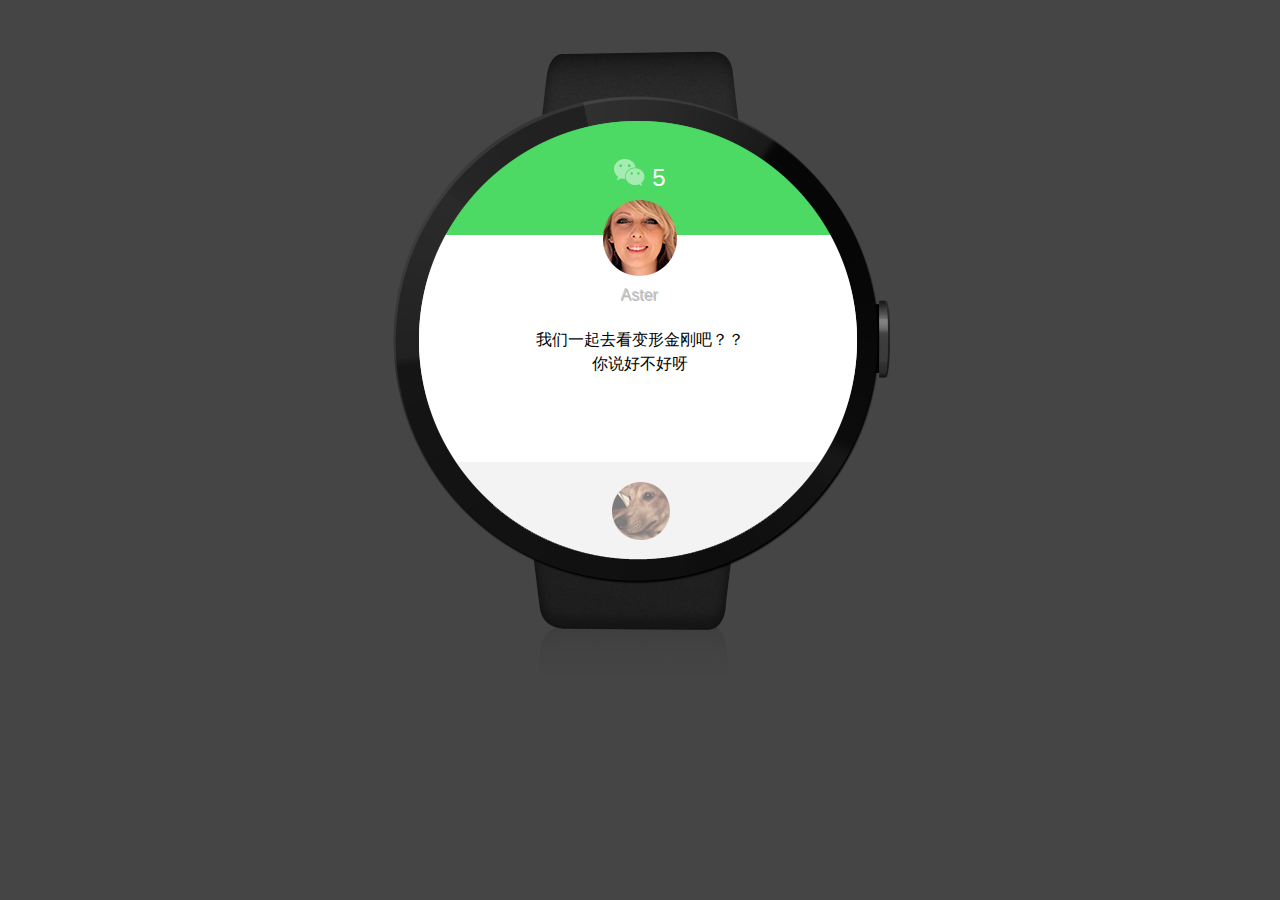
==== index.html @ f6a73d93 "init" ====
<!DOCTYPE html>
<html>
<head>
    <title>moto 360 demo </title>
    <!--<link href="http://netdna.bootstrapcdn.com/twitter-bootstrap/2.2.2/css/bootstrap-combined.min.css" rel="stylesheet">-->
    <meta name="viewport" content="user-scalable=no, width=device-width, initial-scale=1, maximum-scale=1">
    <link type="text/css" rel="stylesheet" href="assets/style/animate.css">
    <link type="text/css" rel="stylesheet" href="assets/style/main.css">
    <style>
      

    </style>
</head>

<body>
<div class="wrp">
    <div id="carousel">    
        <ul class="animate_box JS_animate_box_vertical">
            <li class="JS_pane pane pane1 hasSon" id="carousel_son">
            	<div class="inner sub_animate_box JS_animate_box_vertical_sub" id="cards">
                    <dl class="JS_card msg_card card1  card_animate card_animate1">
                        <dt class="db">
                            <div class="msg_box">
                                <div class="header">
                                    <img src="assets/img/logo.png" class="logo" alt="logo"/>
                                    <span class="animate_fadeInUp msg_mount">5</span>
                                </div>
                                <div class="sender">
                                    <div class="sender_pro">
                                        <img src="assets/img/avator.png" class="avator" alt="avator">
                                        <p class="name">Aster</p>
                                    </div>
                                    <div class="msg_con">
                                        <p>我们一起去看变形金刚吧？？</p>
                                        <p>你说好不好呀</p>
                                    </div>
                                </div>
                                <div class="next_contract">
                                    <img src="assets/img/next_avator.png" class="avator" alt="avator">
                                </div>
                            </div>
                        </dt>
                        <dd style="display:none;">
                            <ul class="detail_card_box">
                                <li class="cardOpr_page">
                                    <div class="hd_opr"><a href="#" class="give_ring">打电话</a></div>
                                    <div class="default_msgList">
                                         <p><a href="#">我马上回来</a></p>
                                         <p><a href="#">我一会回复你</a></p>
                                         <p><a href="#">现在很忙</a></p>
                                         <p><a href="#">没问题</a></p>
                                         <p><a href="#">天气真不错</a></p>
                                         <p><a href="#">GOOD </a></p>
                                         <p><a href="#">NO WAY </a></p>
                                         <p><a href="#">OK </a></p>
                                    </div>
                                    <div class="next_contract">
                                        <img src="assets/img/next_avator.png" class="avator" alt="avator">
                                    </div>
                                </li>
                                <li class="cardSendMsg_page none">
                                    <div class="wrp_sending">
                                        <div class="wrp_loading hd">
                                            <div  class="dot_wave_1 dot_wave"></div>
                                            <div  class="dot_wave_2 dot_wave"></div>
                                            <div  class="dot_wave_3 dot_wave"></div>
                                        </div>
                                        <div class="sending_msg_con">
                                            <p>显示正在发送的消息..</p>
                                        </div>
                                        <div class="ft_opr">
                                            <a href="#" class="btn_cancel_send"></a>
                                        </div>
                                    </div>
                                    <div class="success_info none"></div>
                                </li>
                                <li class="CardCall_page none">
                                    <div class="hd_opr"><a href="#" class="hang_on">挂断电话</a></div>
                                    <div class="current_person">
                                        <img src="assets/img/avator_big_size.png" width="182">
                                    </div>
                                    <div class="talked_time">02:34</div>
                                </li>
                            </ul>
                        </dd>
                    </dl>
                    <dl class="JS_card msg_card card2  card_animate card_animate2">
                        <dt class="db">
                            <div class="msg_box">
                                <div class="header">
                                    <img src="assets/img/logo.png" class="logo" alt="logo"/>
                                    <span class="animate_fadeInUp msg_mount">4</span>
                                </div>
                                <div class="sender">
                                    <div class="sender_pro">
                                        <img src="assets/img/avator.png" class="avator" alt="avator">
                                        <p class="name">damon</p>
                                    </div>
                                    <div class="msg_con">
                                        <p>NO Problem</p>
                                        <p>It's your time</p>
                                    </div>
                                </div>
                                <div class="next_contract">
                                    <img src="assets/img/next_avator.png" class="avator" alt="avator">
                                </div>
                            </div>
                        </dt>
                        <dd style="display:none;">
                            <ul class="detail_card_box">
                                <li class="cardOpr_page">
                                    <div class="hd_opr"><a href="#" class="give_ring">打电话</a></div>
                                    <div class="default_msgList">
                                         <p><a href="#">我马上回来</a></p>
                                         <p><a href="#">我一会回复你</a></p>
                                         <p><a href="#">现在很忙</a></p>
                                         <p><a href="#">没问题</a></p>
                                         <p><a href="#">天气真不错</a></p>
                                         <p><a href="#">GOOD </a></p>
                                         <p><a href="#">NO WAY </a></p>
                                         <p><a href="#">OK </a></p>
                                    </div>
                                    <div class="next_contract">
                                        <img src="assets/img/next_avator.png" class="avator" alt="avator">
                                    </div>
                                </li>
                                <li class="cardSendMsg_page none">
                                    <div class="wrp_sending">
                                        <div class="wrp_loading hd">
                                            <div  class="dot_wave_1 dot_wave"></div>
                                            <div  class="dot_wave_2 dot_wave"></div>
                                            <div  class="dot_wave_3 dot_wave"></div>
                                        </div>
                                        <div class="sending_msg_con">
                                            <p>显示正在发送的消息..</p>
                                        </div>
                                        <div class="ft_opr">
                                            <a href="#" class="btn_cancel_send"></a>
                                        </div>
                                    </div>
                                    <div class="success_info none"></div>
                                </li>
                                <li class="CardCall_page none">
                                    <div class="hd_opr"><a href="#" class="hang_on">挂断电话</a></div>
                                    <div class="current_person">
                                        <img src="assets/img/avator_big_size.png" width="182">
                                    </div>
                                    <div class="talked_time">02:34</div>
                                </li>
                            </ul>
                        </dd>
                    </dl>
                   
                   <dl class="JS_card msg_card card3  card_animate card_animate3">
                       <dt class="db">
                           <div class="msg_box">
                               <div class="header">
                                   <img src="assets/img/logo.png" class="logo" alt="logo"/>
                                   <span class="animate_fadeInUp msg_mount">3</span>
                               </div>
                               <div class="sender">
                                   <div class="sender_pro">
                                       <img src="assets/img/avator.png" class="avator" alt="avator">
                                       <p class="name">Aster</p>
                                   </div>
                                   <div class="msg_con">
                                       <p>走吧，说走就走</p>
                                       <p>你说好不好呀</p>
                                   </div>
                               </div>
                               <div class="next_contract">
                                   <img src="assets/img/next_avator.png" class="avator" alt="avator">
                               </div>
                           </div>
                       </dt>
                       <dd style="display:none;">
                           <ul class="detail_card_box">
                               <li class="cardOpr_page">
                                   <div class="hd_opr"><a href="#" class="give_ring">打电话</a></div>
                                   <div class="default_msgList">
                                        <p><a href="#">我马上回来</a></p>
                                        <p><a href="#">我一会回复你</a></p>
                                        <p><a href="#">现在很忙</a></p>
                                        <p><a href="#">没问题</a></p>
                                        <p><a href="#">天气真不错</a></p>
                                        <p><a href="#">GOOD </a></p>
                                        <p><a href="#">NO WAY </a></p>
                                        <p><a href="#">OK </a></p>
                                   </div>
                                   <div class="next_contract">
                                       <img src="assets/img/next_avator.png" class="avator" alt="avator">
                                   </div>
                               </li>
                               <li class="cardSendMsg_page none">
                                   <div class="wrp_sending">
                                       <div class="wrp_loading hd">
                                           <div  class="dot_wave_1 dot_wave"></div>
                                           <div  class="dot_wave_2 dot_wave"></div>
                                           <div  class="dot_wave_3 dot_wave"></div>
                                       </div>
                                       <div class="sending_msg_con">
                                           <p>显示正在发送的消息..</p>
                                       </div>
                                       <div class="ft_opr">
                                           <a href="#" class="btn_cancel_send"></a>
                                       </div>
                                   </div>
                                   <div class="success_info none"></div>
                               </li>
                               <li class="CardCall_page none">
                                   <div class="hd_opr"><a href="#" class="hang_on">挂断电话</a></div>
                                   <div class="current_person">
                                       <img src="assets/img/avator_big_size.png" width="182">
                                   </div>
                                   <div class="talked_time">02:34</div>
                               </li>
                           </ul>
                       </dd>
                   </dl>

                   <dl class="JS_card msg_card card4  card_animate card_animate4">
                       <dt class="db">
                           <div class="msg_box">
                               <div class="header">
                                   <img src="assets/img/logo.png" class="logo" alt="logo"/>
                                   <span class="animate_fadeInUp msg_mount">2</span>
                               </div>
                               <div class="sender">
                                   <div class="sender_pro">
                                       <img src="assets/img/avator.png" class="avator" alt="avator">
                                       <p class="name">Damon</p>
                                   </div>
                                   <div class="msg_con">
                                       <p>我们一起去看变形金刚吧？？</p>
                                       <p>你说好不好呀</p>
                                   </div>
                               </div>
                               <div class="next_contract">
                                   <img src="assets/img/next_avator.png" class="avator" alt="avator">
                               </div>
                           </div>
                       </dt>
                       <dd style="display:none;">
                           <ul class="detail_card_box">
                               <li class="cardOpr_page">
                                   <div class="hd_opr"><a href="#" class="give_ring">打电话</a></div>
                                   <div class="default_msgList">
                                        <p><a href="#">我马上回来</a></p>
                                        <p><a href="#">我一会回复你</a></p>
                                        <p><a href="#">现在很忙</a></p>
                                        <p><a href="#">没问题</a></p>
                                        <p><a href="#">天气真不错</a></p>
                                        <p><a href="#">GOOD </a></p>
                                        <p><a href="#">NO WAY </a></p>
                                        <p><a href="#">OK </a></p>
                                   </div>
                                   <div class="next_contract">
                                       <img src="assets/img/next_avator.png" class="avator" alt="avator">
                                   </div>
                               </li>
                               <li class="cardSendMsg_page none">
                                   <div class="wrp_sending">
                                       <div class="wrp_loading hd">
                                           <div  class="dot_wave_1 dot_wave"></div>
                                           <div  class="dot_wave_2 dot_wave"></div>
                                           <div  class="dot_wave_3 dot_wave"></div>
                                       </div>
                                       <div class="sending_msg_con">
                                           <p>显示正在发送的消息..</p>
                                       </div>
                                       <div class="ft_opr">
                                           <a href="#" class="btn_cancel_send"></a>
                                       </div>
                                   </div>
                                   <div class="success_info none"></div>
                               </li>
                               <li class="CardCall_page none">
                                   <div class="hd_opr"><a href="#" class="hang_on">挂断电话</a></div>
                                   <div class="current_person">
                                       <img src="assets/img/avator_big_size.png" width="182">
                                   </div>
                                   <div class="talked_time">02:34</div>
                               </li>
                           </ul>
                       </dd>
                   </dl>
                     
                    <dl class="JS_card msg_card card5  card_animate card_animate5">
                        <dt class="db">
                            <div class="msg_box">
                                <div class="header">
                                    <img src="assets/img/logo.png" class="logo" alt="logo"/>
                                    <span class="animate_fadeInUp msg_mount">1</span>
                                </div>
                                <div class="sender">
                                    <div class="sender_pro">
                                        <img src="assets/img/avator.png" class="avator" alt="avator">
                                        <p class="name">Bear</p>
                                    </div>
                                    <div class="msg_con">
                                        <p>我们一起去看变形金刚吧？？</p>
                                        <p>你说好不好呀</p>
                                    </div>
                                </div>
                                <div class="next_contract">
                                    <img src="assets/img/next_avator.png" class="avator" alt="avator">
                                </div>
                            </div>
                        </dt>
                        <dd style="display:none;">
                            <ul class="detail_card_box">
                                <li class="cardOpr_page">
                                    <div class="hd_opr"><a href="#" class="give_ring">打电话</a></div>
                                    <div class="default_msgList">
                                         <p><a href="#">我马上回来</a></p>
                                         <p><a href="#">我一会回复你</a></p>
                                         <p><a href="#">现在很忙</a></p>
                                         <p><a href="#">没问题</a></p>
                                         <p><a href="#">天气真不错</a></p>
                                         <p><a href="#">GOOD </a></p>
                                         <p><a href="#">NO WAY </a></p>
                                         <p><a href="#">OK </a></p>
                                    </div>
                                    <div class="next_contract">
                                        <img src="assets/img/next_avator.png" class="avator" alt="avator">
                                    </div>
                                </li>
                                <li class="cardSendMsg_page none">
                                    <div class="wrp_sending">
                                        <div class="wrp_loading hd">
                                            <div  class="dot_wave_1 dot_wave"></div>
                                            <div  class="dot_wave_2 dot_wave"></div>
                                            <div  class="dot_wave_3 dot_wave"></div>
                                        </div>
                                        <div class="sending_msg_con">
                                            <p>显示正在发送的消息..</p>
                                        </div>
                                        <div class="ft_opr">
                                            <a href="#" class="btn_cancel_send"></a>
                                        </div>
                                    </div>
                                    <div class="success_info none"></div>
                                </li>
                                <li class="CardCall_page none">
                                    <div class="hd_opr"><a href="#" class="hang_on">挂断电话</a></div>
                                    <div class="current_person">
                                        <img src="assets/img/avator_big_size.png" width="182">
                                    </div>
                                    <div class="talked_time">02:34</div>
                                </li>
                            </ul>
                        </dd>
                    </dl>
                </div>            	
            </li>
            <li class="JS_pane pane pane2">
                <div class="inner"><h1>Second.  home page..</h1></div>               
            </li>
            
            <li class="JS_pane pane pane3">
                <div class="inner"><h1>Third.  home page..</h1></div>                
            </li>
            
            <li class="JS_pane pane pane4">
                <div class="inner"> <h1>Fourth  home page...</h1></div>                
            </li>
            
            <li class="JS_pane pane pane5">
               <div class="inner"><h1>Five  home page...</h1></div>                
            </li>            
        </ul>
        <div class="nav none">
            <ul class="nav_list JS_navList">
                <li class="current">1</li>
                <li>2</li>
                <li>3</li>
                <li>4</li>
                <li>5</li>
            </ul>
        </div>
        <div class="nav nav2 none">
            <ul class="nav_list JS_navList2">
                <li class="current">1</li>
                <li>2</li>
                <li>3</li>
                <li>4</li>
                <li>5</li>
            </ul>
        </div> 
    </div>

    <div class="mask_top"></div>
    <div class="mask_mid_left"></div>
    <div class="mask_mid_right"></div>
    <div class="mask_ft"></div>
</div>

    <!-- jQuery is just for the demo! Hammer.js works without jQuery :-) -->
    <script type="text/javascript" src="/htdocs/zh_CN/htmledition/common/js/lib/module/jquery.js"></script>
    <script src="assets/js/modernizr.js"></script>
    <script src="assets/js/hammer.js"></script>
    <script src="assets/js/carousel.js"></script>
    <script>
    document.ontouchstart = function(e){e.preventDefault();}
   
    //监听JS_animate_box_vertical_sub 下面是否还有dl("JS_card") 
   // function HasCard(){
           
   // }
   // var autoJudgeChild=setInterval(HasCard, 100);
   
    function Carousel_Wrapper(element,className,className_son)
    {
        var self = this;
        element = $(element);

        var container = $(className,element);
        var panes = $(className_son,element);
        var pane_height=0;
        var pane_count = panes.length;
        var current_pane = 0;
        
        //默认一进来可以上下滑动，不可以左右，只有进入了当个app后才可以左右滑动

        


        /**
         * initial
         */
        this.init = function() {
            setPaneDimensions();
            $(window).on("load resize orientationchange", function() {
                setPaneDimensions();
            })
        };


        /**
         * set the pane dimensions and scale the container
         */
        function setPaneDimensions() {
            pane_height = element.height();
            panes.each(function() {
                $(this).width(pane_height);
            });
            container.height(pane_height*pane_count);
        };


        /**
         * show pane by index
         */
        this.showPane = function(index, animate) {
            // between the bounds
            index = Math.max(0, Math.min(index, pane_count-1));
            current_pane = index;
            console.log("pane_count:"+pane_count);
            console.log("current_pane:"+current_pane);
            var offset = -((100/pane_count)*current_pane);
             
            setContainerOffset(offset, animate);

        };


        function setContainerOffset(percent, animate) {
            
            container.removeClass("animate");

            if(animate) {
                container.addClass("animate");
                showNav(current_pane);
            }

            if(Modernizr.csstransforms3d) {
                container.css("transform", "translate3d(0,"+ percent +"%,0) scale3d(1,1,1)");
                
            }
            else if(Modernizr.csstransforms) {
                container.css("transform", "translate(0,"+ percent +"%)");              
            }
            else {
                var px = ((pane_height*pane_count) / 100) * percent;
                container.css("top", px+"px");
                
            }
        }
        
      
        function showNav(current_pane){
            for(var i=0;i<pane_count;i++){
                if(i==current_pane){
                    $(".JS_navList2 li").eq(i).addClass("current");
                }
                else
                    $(".JS_navList2 li").eq(i).removeClass("current");
            }
        }
        
        
        this.next = function() {
            //alert(1);
            return this.showPane(current_pane+1, true);
         };
        this.prev = function() { 
            return this.showPane(current_pane-1, true);
        };


        function handleHammer(ev) {
            // disable browser scrolling
            ev.gesture.preventDefault();

            switch(ev.type) {
                case 'dragdown':
                case 'dragup':
                    // stick to the finger
                    var pane_offset = -(100/pane_count)*current_pane;
                    var drag_offset = ((100/pane_height)*ev.gesture.deltaX) / pane_count;

                    // slow down at the first and last pane
                    if((current_pane == 0 && ev.gesture.direction == "up") ||
                        (current_pane == pane_count-1 && ev.gesture.direction == "down")) {
                        drag_offset *= .4;
                    }

                    setContainerOffset(drag_offset + pane_offset);
                    break;

                case 'swipeup':
                    self.next();
                    ev.gesture.stopDetect();
                    break;

                case 'swipedown':
                    self.prev();
                    ev.gesture.stopDetect();
                    break;

                case 'release':
                    // more then 50% moved, navigate
                    if(Math.abs(ev.gesture.deltaY) > pane_height/2) {
                        if(ev.gesture.direction == 'down') {
                            self.prev();
                        } else {
                            self.next();
                        }
                    }
                    else {
                        self.showPane(current_pane, true);
                    }
                    break;
            }
        }
        new Hammer(element[0], { dragLockToAxis: true }).on("release dragup dragdown swipeup swipedown", handleHammer);
    }
     
    var carousel = new Carousel("#carousel_son",".JS_animate_box_vertical_sub",".JS_card");
    carousel.active = true;
    carousel.init();
    $(".default_msgList a").click(function(){
        $(this).parents(".cardOpr_page").fadeOut().siblings(".cardSendMsg_page").fadeIn();
           var sending=setTimeout(function(){
                  console.log(1);
                  // $(this).parents(".cardOpr_page").siblings(".cardSendMsg_page").find(".wrp_sending").addClass("none");                   
                  // $(this).parents(".cardOpr_page").siblings(".cardSendMsg_page").find(".success_info").removeClass("none").fadeIn();
                  $(".wrp_sending").addClass("none"); 
                  $(".success_info").removeClass("none").fadeIn();
                    //有当前children读取的时候有问题
                   setTimeout(function (argument) {
                      carousel.removeCurrentPane();
                      /*$(".wrp_sending").removeClass("none"); 
                      $(".success_info").addClass("none");*/
                   },1000);
           },1500 );
          $(".btn_cancel_send").each(function (index,item) {
            Hammer(item).on("tap",function(){
            clearTimeout(sending);
              $(this).parents(".cardSendMsg_page").fadeOut().siblings(".cardOpr_page").fadeIn();
            });
          });
    });

$(".give_ring").each(function (index,item) {
    Hammer(item).on("tap",function(){
        $(this).parents(".cardOpr_page").fadeOut().siblings(".CardCall_page").fadeIn();      
    });
});
    
$(".hang_on").each(function (index,item) {
    Hammer(item).on("tap",function(){
            $(this).addClass("hang_on_gray");
            $(this).parents(".hd_opr").siblings(".current_person").addClass("blur");
            $(this).parents(".hd_opr").siblings(".talked_time").html("结束通话...");
            setTimeout(function (argument) {
              carousel.removeCurrentPane();
            },1000);
    });  
});
   
    $(".default_msgList").on("touchstart", function(e){e.stopPropagation();})
    </script>



</body>
</html>
---- assets/style/main.css ----
*{padding: 0; margin: 0;}
  /* reset */
body,div,p,ul,li,table,tbody,tr,td,textarea,form,input,h1,h2,h3,h4,h5,dl,dt,dd,img,iframe,header,nav,section,article,footer,figure,figcaption,menu{margin:0;padding:0;list-style:none;font-size: 16px;}
body{font-family:"\5FAE\8F6F\96C5\9ED1",Helvetica;-webkit-user-select:none;-webkit-text-size-adjust:none;line-height:24px;}
header,nav,section,article,footer,figure,figcaption{display:block;}
ol,ul,dl,li{margin:0;padding:0;}
fieldset{border:none;margin:0;padding:0;}
a,li,ul,[onclick]{  -webkit-tap-highlight-color:none;-webkit-tap-highlight-color:rgba(0,0,0,0); text-decoration:none;}
  .abs{position: absolute;}
  .rel{position: relative;}
  .none{display: none;}
  .db{display: block;}
		body{
			 background:#454545 url(../img/bg.png) no-repeat center center;overflow:hidden;-webkiit-background-size:contain;
			}
        .wrp{
            width: 500px;
            height: 630px;
            margin: 0 auto;
            position: relative;
        }
        #carousel, #carousel .animate_box, #carousel .animate_box li.pane {   
            padding: 0;
            position: relative;
			height:510px;
            width: 500px;
			margin:0 auto;	
        }
		#carousel{
            margin-top:50px;
            overflow: hidden;
            -webkit-backface-visibility: hidden;
            -webkit-transform: translate3d(0,0,0) scale3d(1,1,1);
            -webkit-transform-style: preserve-3d;
        }
        #carousel .animate_box{
            width: 500px;            
            overflow: hidden;
            -webkit-transform: translate3d(0%,0,0) scale3d(1,1,1);
            -webkit-backface-visibility: hidden;
            -webkit-transform-style: preserve-3d;
            -webkit-box-shadow: 0 0 20px rgba(0,0,0,.2);
            position: relative;
        }
        #carousel .animate {
            -webkit-transition: all .3s;
            
            
        }
        #carousel .animate  .animate_out{
            -webkit-animation: fadeOutRight 2s linear 1;
        }
		#carousel .animate_box li.pane{
			width:500px;
			//-webkit-border-radius:100%;
            overflow: hidden;
            position:relative;
            -webkit-transform-style: preserve-3d;
            -webkit-transform: translate3d(0,0,0);
            background:#4cd964;
		}
        #carousel .animate_box li.pane.hasSon{
            width: 500px;
            height: 510px;
        }
        #carousel .animate_box li.pane .inner {
            position: absolute;
            font-size: 30px;
            text-align: center;
            //top: 23px;
           // left: 16px;
            width: 500px;
            height: 510px;
            //text-shadow: -1px -1px 0 rgba(0,0,0,.2);
            //-webkit-border-radius: 100%;
        }
        #carousel .animate_box li.pane .inner h1{margin-top: 200px;}
        #carousel .animate_box li.pane1 { 
          

        }
        #carousel .animate_box li.pane .inner{

            left: 0;
        }
        // #carousel .animate_box li.pane1 { background:#4cd964;margin-top:0;  }
        //#carousel .animate_box li.pane2 { background:#ead548;margin-top: 0; }
       // #carousel .animate_box li.pane3 { background:#44da30;margin-top: 0; }
       // #carousel .animate_box li.pane4 { background:#0f88d4;margin-top: 0; }
        //#carousel .animate_box li.pane5 { background: #9fe1e7;margin-top: 0; }

        .nav{ position: absolute;right: -30px;top: 233px;width: 100px;}
        .nav_list{width: 100px;}
        .nav_list li{text-indent: -999em;width: 8px; height: 8px; background:#50514d;-webkit-border-radius:100%; margin: 3px 0;}
        .nav_list li.current{ background:#d9dad8;}
        .nav_list.horizontal_nav li{ display: inline-block;margin-top: 3px 0;}

        .mask_top{width: 500px; height: 126px; position:absolute;left:0;top:0; background: url(../img/mask_top.png) no-repeat center center;}
      
        .mask_mid_left{width:103px;height: 328px;position:absolute;left:0;top:126px;background: url(../img/mask_mid_l.png) no-repeat center center;}
        .mask_mid_right{width:106px;height: 328px;position:absolute;right:0;top:126px;background: url(../img/mask_mid_r.png) no-repeat center center;}
        .mask_ft{width:500px;height:176px;position:absolute;top:454px;left:0;
            background: url(../img/mask_bottom.png) no-repeat center center;}
    
       
        .msg_card{
            width: 500px;
            height: 510px;
           // -webkit-border-radius:100%;
            background: #fff;
            -webkit-transition: all 0.3s;
            outline: 1px solid transparent;           
        }
    
       
        .card_animate{ -webkit-animation: fadeIn .3s linear 1 alternate;}
        /*.card_animate.card_animate1{-webkit-animation: fadeInUp 1s linear 1 alternate;
           -webkit-transform:rotate(-10deg);
             }
        .card_animate.card_animate2{-webkit-animation: fadeInLeft 1s linear 1 alternate;
            -webkit-transform:rotate(10deg);
        }
        .card_animate.card_animate3{-webkit-animation: fadeIn 3s linear 1 alternate;
           -webkit-transform:rotate(15deg,15deg); 
        }*/
        .animate_fadeInRight{
           // -webkit-animation: fadeInRight .3s linear 1 alternate;
        }
        .animate_fadeInLeft{
           // -webkit-animation: fadeInLeft .3s linear 1 alternate;
        }
         .animate_fadeInUp{
            -webkit-animation: bounceInUp .5s linear 1 alternate;
           //-webkit-animation: fadeIn .3s linear 1 alternate;
        }
        .animate_fadeInDown{
           // -webkit-animation: fadeInDown .3s linear 1 alternate;
           -webkit-animation: fadeIn .3s linear 1 alternate;
        }
        .slideOutRight{
            -webkit-animation: fadeOutRight .3s linear 1 alternate;
        }

    .msg_card dt,.msg_card dd{float: left;width: 500px; height: 510px; background: #4cd964;}   
    .msg_box,.detail_card_box{height: 440px; margin-top: 70px; padding: 0 29px; overflow: hidden; background: #fff;}
    .next_contract{margin-top: 32px; background: #f3f3f3; height: 100px; line-height: 100px; text-align: center; position: relative;}
    .next_contract .avator{position: absolute; top:20px; left: 193px;}
     

    .msg_box .header{height: 115px; text-align: center; background: #4cd964;line-height: 115px;color: #fff;font-size: 24px;}
    .sender{margin-top: -35px; height: 230px;}
    .sender .name{color: #bbb;text-shadow: -1px -1px 0 rgba(0,0,0,.2);}
    .sender .msg_con{margin-top: 20px; height: 100px;}

    .msg_box.move{background: #4cd964;}
    .msg_box.move .sender{opacity: 0.6;-webkit-opacity:.6;margin-left: 90px;background: #fff; margin-top: 0;}
    .msg_box.move .sender .sender_pro .avator{margin-top: -35px;}
    .msg_box.move .next_contract{margin-top: 0;}
    .msg_box.move .next_contract .avator{top: -20px;}
    
    .detail_card_box .hd_opr,.CardCall_page .hd_opr{height: 115px; text-align: center;line-height: 115px; }
    .detail_card_box .hd_opr .give_ring,.CardCall_page .hd_opr .hang_on{ display: inline-block; width: 70px; height: 70px; background: url(../img/icon_call.png) no-repeat; text-indent: -999em; margin-top: 40px;}   
    .CardCall_page .hd_opr .hang_on{background: url(../img/hang_on.png) no-repeat;} 
     .CardCall_page .hd_opr .hang_on_gray{background: url(../img/hang_on_gray.png) no-repeat;} 
    .default_msgList{display:inline-block;height: 180px; margin-top:20px;overflow-x:hidden;overflow-y: scroll;}
    .default_msgList p{line-height: 45px;height: 45px;}
    .default_msgList a{font-size: 25px; color: #b8b8b8;}
    .default_msgList a:hover{ color: #4cd964; font-size: 36px; line-height: 30px;}

    .cardSendMsg_page .hd{ height: 115px; line-height: 115px;}
    .cardSendMsg_page .sending_msg_con{.height: 200px;color: #4cd964;line-height: 200px;}
    .cardSendMsg_page .sending_msg_con p{font-size: 36px;text-align: center;}
    .cardSendMsg_page .ft_opr{text-align: center;}
    .cardSendMsg_page .ft_opr .btn_cancel_send{width: 67px; height: 67px;background: url(../img/icon_cancel.png) no-repeat; display: inline-block;}
    .success_info{width: 100%; height: 400px;background: url(../img/icon_success.png) no-repeat center center; }

    .CardCall_page .current_person{height: 230px;text-align:center;}
    .CardCall_page .current_person img{margin-top: 20px;}
    .CardCall_page .current_person.blur img{-webkit-filter: blur(1px);}
    .CardCall_page .talked_time{ color: #b8b8b8; text-align: center; font-size: 25px;}
    @-webkit-keyframes bounce_dot_wave{
            0%{ background-color: #c9f4d0 }
            100%{ background-color: #4cd964; }
        }
    .dot_wave {
        display: inline-block;
            vertical-align: middle;
            margin:0 5px;
            background-color:transparent;
            width:10px;
            height:10px;
            -webkit-animation-name:bounce_dot_wave;
            -webkit-animation-duration:1.3s;
            -webkit-animation-iteration-count:infinite;
            -webkit-border-radius: 50%;
    }
   .dot_wave_1 {
    -webkit-animation-delay: 0s;
    }
    .dot_wave_2 {
    -webkit-animation-delay: .5s;
    }
     .dot_wave_3 {
    -webkit-animation-delay: 1s;
    }
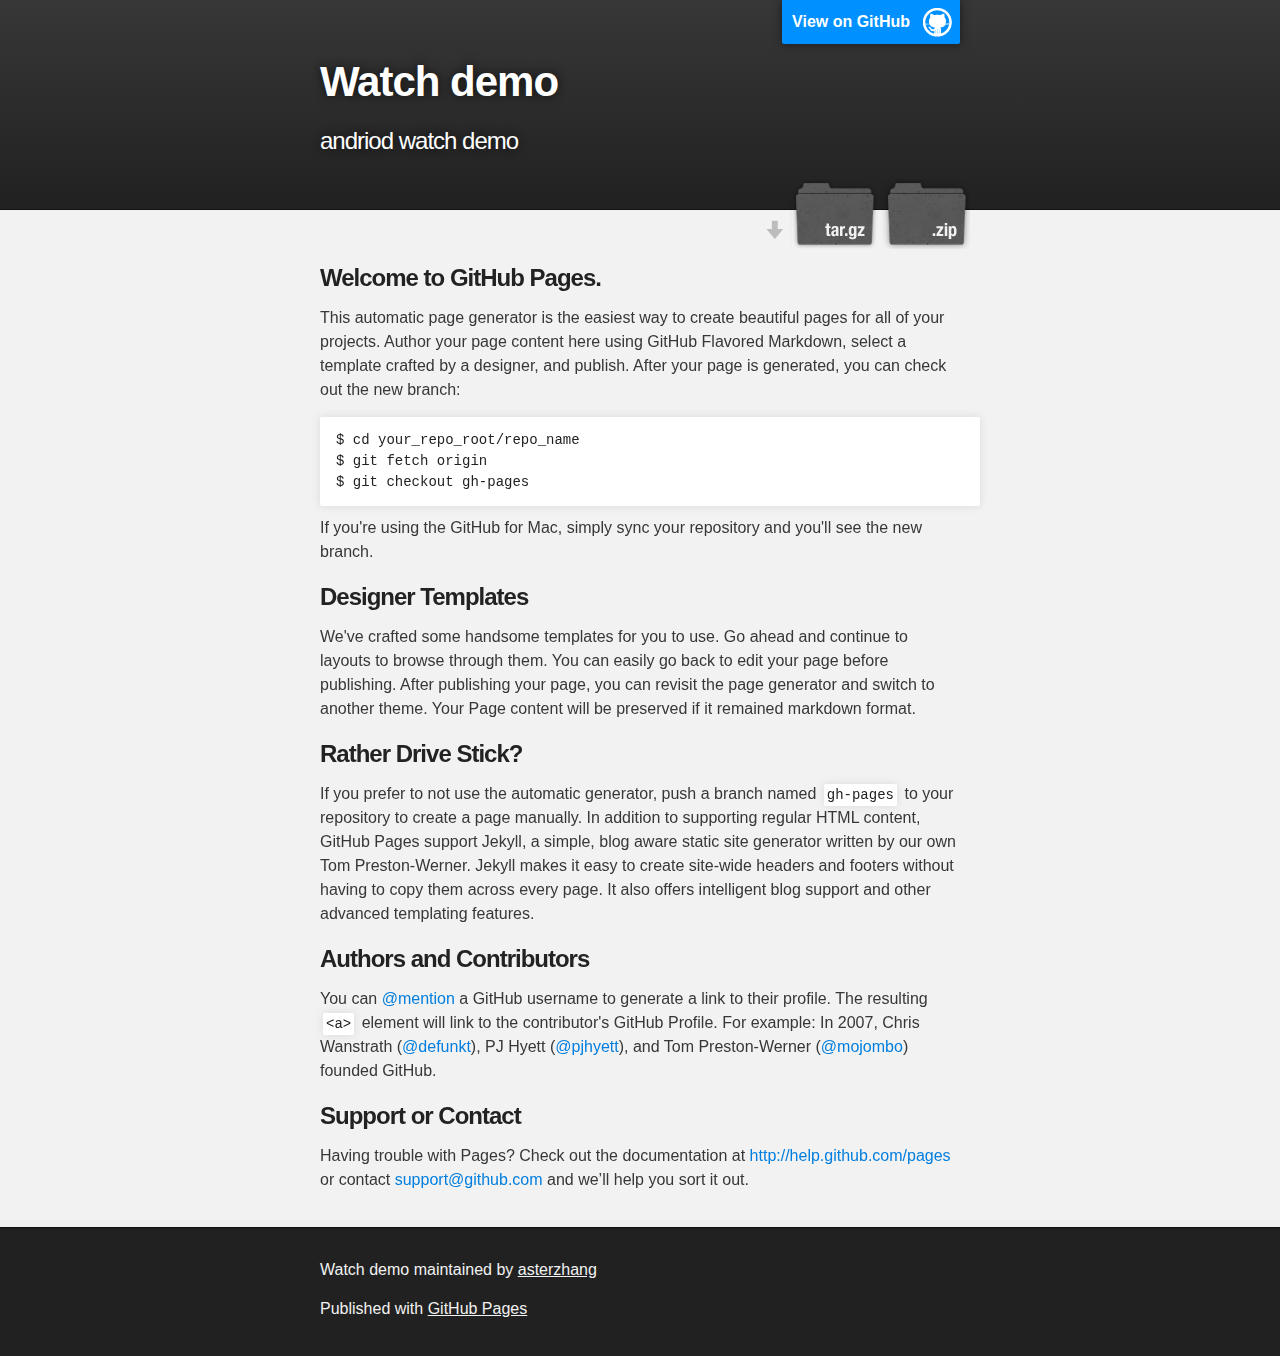
==== commit b7e2fc54: "Create gh-pages branch via GitHub" ====
--- a/index.html
+++ b/index.html
@@ -1,608 +1,79 @@
 <!DOCTYPE html>
 <html>
-<head>
-    <title>moto 360 demo </title>
-    <!--<link href="http://netdna.bootstrapcdn.com/twitter-bootstrap/2.2.2/css/bootstrap-combined.min.css" rel="stylesheet">-->
-    <meta name="viewport" content="user-scalable=no, width=device-width, initial-scale=1, maximum-scale=1">
-    <link type="text/css" rel="stylesheet" href="assets/style/animate.css">
-    <link type="text/css" rel="stylesheet" href="assets/style/main.css">
-    <style>
-      
 
-    </style>
-</head>
+  <head>
+    <meta charset='utf-8' />
+    <meta http-equiv="X-UA-Compatible" content="chrome=1" />
+    <meta name="description" content="Watch demo : andriod watch demo" />
 
-<body>
-<div class="wrp">
-    <div id="carousel">    
-        <ul class="animate_box JS_animate_box_vertical">
-            <li class="JS_pane pane pane1 hasSon" id="carousel_son">
-            	<div class="inner sub_animate_box JS_animate_box_vertical_sub" id="cards">
-                    <dl class="JS_card msg_card card1  card_animate card_animate1">
-                        <dt class="db">
-                            <div class="msg_box">
-                                <div class="header">
-                                    <img src="assets/img/logo.png" class="logo" alt="logo"/>
-                                    <span class="animate_fadeInUp msg_mount">5</span>
-                                </div>
-                                <div class="sender">
-                                    <div class="sender_pro">
-                                        <img src="assets/img/avator.png" class="avator" alt="avator">
-                                        <p class="name">Aster</p>
-                                    </div>
-                                    <div class="msg_con">
-                                        <p>我们一起去看变形金刚吧？？</p>
-                                        <p>你说好不好呀</p>
-                                    </div>
-                                </div>
-                                <div class="next_contract">
-                                    <img src="assets/img/next_avator.png" class="avator" alt="avator">
-                                </div>
-                            </div>
-                        </dt>
-                        <dd style="display:none;">
-                            <ul class="detail_card_box">
-                                <li class="cardOpr_page">
-                                    <div class="hd_opr"><a href="#" class="give_ring">打电话</a></div>
-                                    <div class="default_msgList">
-                                         <p><a href="#">我马上回来</a></p>
-                                         <p><a href="#">我一会回复你</a></p>
-                                         <p><a href="#">现在很忙</a></p>
-                                         <p><a href="#">没问题</a></p>
-                                         <p><a href="#">天气真不错</a></p>
-                                         <p><a href="#">GOOD </a></p>
-                                         <p><a href="#">NO WAY </a></p>
-                                         <p><a href="#">OK </a></p>
-                                    </div>
-                                    <div class="next_contract">
-                                        <img src="assets/img/next_avator.png" class="avator" alt="avator">
-                                    </div>
-                                </li>
-                                <li class="cardSendMsg_page none">
-                                    <div class="wrp_sending">
-                                        <div class="wrp_loading hd">
-                                            <div  class="dot_wave_1 dot_wave"></div>
-                                            <div  class="dot_wave_2 dot_wave"></div>
-                                            <div  class="dot_wave_3 dot_wave"></div>
-                                        </div>
-                                        <div class="sending_msg_con">
-                                            <p>显示正在发送的消息..</p>
-                                        </div>
-                                        <div class="ft_opr">
-                                            <a href="#" class="btn_cancel_send"></a>
-                                        </div>
-                                    </div>
-                                    <div class="success_info none"></div>
-                                </li>
-                                <li class="CardCall_page none">
-                                    <div class="hd_opr"><a href="#" class="hang_on">挂断电话</a></div>
-                                    <div class="current_person">
-                                        <img src="assets/img/avator_big_size.png" width="182">
-                                    </div>
-                                    <div class="talked_time">02:34</div>
-                                </li>
-                            </ul>
-                        </dd>
-                    </dl>
-                    <dl class="JS_card msg_card card2  card_animate card_animate2">
-                        <dt class="db">
-                            <div class="msg_box">
-                                <div class="header">
-                                    <img src="assets/img/logo.png" class="logo" alt="logo"/>
-                                    <span class="animate_fadeInUp msg_mount">4</span>
-                                </div>
-                                <div class="sender">
-                                    <div class="sender_pro">
-                                        <img src="assets/img/avator.png" class="avator" alt="avator">
-                                        <p class="name">damon</p>
-                                    </div>
-                                    <div class="msg_con">
-                                        <p>NO Problem</p>
-                                        <p>It's your time</p>
-                                    </div>
-                                </div>
-                                <div class="next_contract">
-                                    <img src="assets/img/next_avator.png" class="avator" alt="avator">
-                                </div>
-                            </div>
-                        </dt>
-                        <dd style="display:none;">
-                            <ul class="detail_card_box">
-                                <li class="cardOpr_page">
-                                    <div class="hd_opr"><a href="#" class="give_ring">打电话</a></div>
-                                    <div class="default_msgList">
-                                         <p><a href="#">我马上回来</a></p>
-                                         <p><a href="#">我一会回复你</a></p>
-                                         <p><a href="#">现在很忙</a></p>
-                                         <p><a href="#">没问题</a></p>
-                                         <p><a href="#">天气真不错</a></p>
-                                         <p><a href="#">GOOD </a></p>
-                                         <p><a href="#">NO WAY </a></p>
-                                         <p><a href="#">OK </a></p>
-                                    </div>
-                                    <div class="next_contract">
-                                        <img src="assets/img/next_avator.png" class="avator" alt="avator">
-                                    </div>
-                                </li>
-                                <li class="cardSendMsg_page none">
-                                    <div class="wrp_sending">
-                                        <div class="wrp_loading hd">
-                                            <div  class="dot_wave_1 dot_wave"></div>
-                                            <div  class="dot_wave_2 dot_wave"></div>
-                                            <div  class="dot_wave_3 dot_wave"></div>
-                                        </div>
-                                        <div class="sending_msg_con">
-                                            <p>显示正在发送的消息..</p>
-                                        </div>
-                                        <div class="ft_opr">
-                                            <a href="#" class="btn_cancel_send"></a>
-                                        </div>
-                                    </div>
-                                    <div class="success_info none"></div>
-                                </li>
-                                <li class="CardCall_page none">
-                                    <div class="hd_opr"><a href="#" class="hang_on">挂断电话</a></div>
-                                    <div class="current_person">
-                                        <img src="assets/img/avator_big_size.png" width="182">
-                                    </div>
-                                    <div class="talked_time">02:34</div>
-                                </li>
-                            </ul>
-                        </dd>
-                    </dl>
-                   
-                   <dl class="JS_card msg_card card3  card_animate card_animate3">
-                       <dt class="db">
-                           <div class="msg_box">
-                               <div class="header">
-                                   <img src="assets/img/logo.png" class="logo" alt="logo"/>
-                                   <span class="animate_fadeInUp msg_mount">3</span>
-                               </div>
-                               <div class="sender">
-                                   <div class="sender_pro">
-                                       <img src="assets/img/avator.png" class="avator" alt="avator">
-                                       <p class="name">Aster</p>
-                                   </div>
-                                   <div class="msg_con">
-                                       <p>走吧，说走就走</p>
-                                       <p>你说好不好呀</p>
-                                   </div>
-                               </div>
-                               <div class="next_contract">
-                                   <img src="assets/img/next_avator.png" class="avator" alt="avator">
-                               </div>
-                           </div>
-                       </dt>
-                       <dd style="display:none;">
-                           <ul class="detail_card_box">
-                               <li class="cardOpr_page">
-                                   <div class="hd_opr"><a href="#" class="give_ring">打电话</a></div>
-                                   <div class="default_msgList">
-                                        <p><a href="#">我马上回来</a></p>
-                                        <p><a href="#">我一会回复你</a></p>
-                                        <p><a href="#">现在很忙</a></p>
-                                        <p><a href="#">没问题</a></p>
-                                        <p><a href="#">天气真不错</a></p>
-                                        <p><a href="#">GOOD </a></p>
-                                        <p><a href="#">NO WAY </a></p>
-                                        <p><a href="#">OK </a></p>
-                                   </div>
-                                   <div class="next_contract">
-                                       <img src="assets/img/next_avator.png" class="avator" alt="avator">
-                                   </div>
-                               </li>
-                               <li class="cardSendMsg_page none">
-                                   <div class="wrp_sending">
-                                       <div class="wrp_loading hd">
-                                           <div  class="dot_wave_1 dot_wave"></div>
-                                           <div  class="dot_wave_2 dot_wave"></div>
-                                           <div  class="dot_wave_3 dot_wave"></div>
-                                       </div>
-                                       <div class="sending_msg_con">
-                                           <p>显示正在发送的消息..</p>
-                                       </div>
-                                       <div class="ft_opr">
-                                           <a href="#" class="btn_cancel_send"></a>
-                                       </div>
-                                   </div>
-                                   <div class="success_info none"></div>
-                               </li>
-                               <li class="CardCall_page none">
-                                   <div class="hd_opr"><a href="#" class="hang_on">挂断电话</a></div>
-                                   <div class="current_person">
-                                       <img src="assets/img/avator_big_size.png" width="182">
-                                   </div>
-                                   <div class="talked_time">02:34</div>
-                               </li>
-                           </ul>
-                       </dd>
-                   </dl>
+    <link rel="stylesheet" type="text/css" media="screen" href="stylesheets/stylesheet.css">
 
-                   <dl class="JS_card msg_card card4  card_animate card_animate4">
-                       <dt class="db">
-                           <div class="msg_box">
-                               <div class="header">
-                                   <img src="assets/img/logo.png" class="logo" alt="logo"/>
-                                   <span class="animate_fadeInUp msg_mount">2</span>
-                               </div>
-                               <div class="sender">
-                                   <div class="sender_pro">
-                                       <img src="assets/img/avator.png" class="avator" alt="avator">
-                                       <p class="name">Damon</p>
-                                   </div>
-                                   <div class="msg_con">
-                                       <p>我们一起去看变形金刚吧？？</p>
-                                       <p>你说好不好呀</p>
-                                   </div>
-                               </div>
-                               <div class="next_contract">
-                                   <img src="assets/img/next_avator.png" class="avator" alt="avator">
-                               </div>
-                           </div>
-                       </dt>
-                       <dd style="display:none;">
-                           <ul class="detail_card_box">
-                               <li class="cardOpr_page">
-                                   <div class="hd_opr"><a href="#" class="give_ring">打电话</a></div>
-                                   <div class="default_msgList">
-                                        <p><a href="#">我马上回来</a></p>
-                                        <p><a href="#">我一会回复你</a></p>
-                                        <p><a href="#">现在很忙</a></p>
-                                        <p><a href="#">没问题</a></p>
-                                        <p><a href="#">天气真不错</a></p>
-                                        <p><a href="#">GOOD </a></p>
-                                        <p><a href="#">NO WAY </a></p>
-                                        <p><a href="#">OK </a></p>
-                                   </div>
-                                   <div class="next_contract">
-                                       <img src="assets/img/next_avator.png" class="avator" alt="avator">
-                                   </div>
-                               </li>
-                               <li class="cardSendMsg_page none">
-                                   <div class="wrp_sending">
-                                       <div class="wrp_loading hd">
-                                           <div  class="dot_wave_1 dot_wave"></div>
-                                           <div  class="dot_wave_2 dot_wave"></div>
-                                           <div  class="dot_wave_3 dot_wave"></div>
-                                       </div>
-                                       <div class="sending_msg_con">
-                                           <p>显示正在发送的消息..</p>
-                                       </div>
-                                       <div class="ft_opr">
-                                           <a href="#" class="btn_cancel_send"></a>
-                                       </div>
-                                   </div>
-                                   <div class="success_info none"></div>
-                               </li>
-                               <li class="CardCall_page none">
-                                   <div class="hd_opr"><a href="#" class="hang_on">挂断电话</a></div>
-                                   <div class="current_person">
-                                       <img src="assets/img/avator_big_size.png" width="182">
-                                   </div>
-                                   <div class="talked_time">02:34</div>
-                               </li>
-                           </ul>
-                       </dd>
-                   </dl>
-                     
-                    <dl class="JS_card msg_card card5  card_animate card_animate5">
-                        <dt class="db">
-                            <div class="msg_box">
-                                <div class="header">
-                                    <img src="assets/img/logo.png" class="logo" alt="logo"/>
-                                    <span class="animate_fadeInUp msg_mount">1</span>
-                                </div>
-                                <div class="sender">
-                                    <div class="sender_pro">
-                                        <img src="assets/img/avator.png" class="avator" alt="avator">
-                                        <p class="name">Bear</p>
-                                    </div>
-                                    <div class="msg_con">
-                                        <p>我们一起去看变形金刚吧？？</p>
-                                        <p>你说好不好呀</p>
-                                    </div>
-                                </div>
-                                <div class="next_contract">
-                                    <img src="assets/img/next_avator.png" class="avator" alt="avator">
-                                </div>
-                            </div>
-                        </dt>
-                        <dd style="display:none;">
-                            <ul class="detail_card_box">
-                                <li class="cardOpr_page">
-                                    <div class="hd_opr"><a href="#" class="give_ring">打电话</a></div>
-                                    <div class="default_msgList">
-                                         <p><a href="#">我马上回来</a></p>
-                                         <p><a href="#">我一会回复你</a></p>
-                                         <p><a href="#">现在很忙</a></p>
-                                         <p><a href="#">没问题</a></p>
-                                         <p><a href="#">天气真不错</a></p>
-                                         <p><a href="#">GOOD </a></p>
-                                         <p><a href="#">NO WAY </a></p>
-                                         <p><a href="#">OK </a></p>
-                                    </div>
-                                    <div class="next_contract">
-                                        <img src="assets/img/next_avator.png" class="avator" alt="avator">
-                                    </div>
-                                </li>
-                                <li class="cardSendMsg_page none">
-                                    <div class="wrp_sending">
-                                        <div class="wrp_loading hd">
-                                            <div  class="dot_wave_1 dot_wave"></div>
-                                            <div  class="dot_wave_2 dot_wave"></div>
-                                            <div  class="dot_wave_3 dot_wave"></div>
-                                        </div>
-                                        <div class="sending_msg_con">
-                                            <p>显示正在发送的消息..</p>
-                                        </div>
-                                        <div class="ft_opr">
-                                            <a href="#" class="btn_cancel_send"></a>
-                                        </div>
-                                    </div>
-                                    <div class="success_info none"></div>
-                                </li>
-                                <li class="CardCall_page none">
-                                    <div class="hd_opr"><a href="#" class="hang_on">挂断电话</a></div>
-                                    <div class="current_person">
-                                        <img src="assets/img/avator_big_size.png" width="182">
-                                    </div>
-                                    <div class="talked_time">02:34</div>
-                                </li>
-                            </ul>
-                        </dd>
-                    </dl>
-                </div>            	
-            </li>
-            <li class="JS_pane pane pane2">
-                <div class="inner"><h1>Second.  home page..</h1></div>               
-            </li>
-            
-            <li class="JS_pane pane pane3">
-                <div class="inner"><h1>Third.  home page..</h1></div>                
-            </li>
-            
-            <li class="JS_pane pane pane4">
-                <div class="inner"> <h1>Fourth  home page...</h1></div>                
-            </li>
-            
-            <li class="JS_pane pane pane5">
-               <div class="inner"><h1>Five  home page...</h1></div>                
-            </li>            
-        </ul>
-        <div class="nav none">
-            <ul class="nav_list JS_navList">
-                <li class="current">1</li>
-                <li>2</li>
-                <li>3</li>
-                <li>4</li>
-                <li>5</li>
-            </ul>
-        </div>
-        <div class="nav nav2 none">
-            <ul class="nav_list JS_navList2">
-                <li class="current">1</li>
-                <li>2</li>
-                <li>3</li>
-                <li>4</li>
-                <li>5</li>
-            </ul>
-        </div> 
+    <title>Watch demo</title>
+  </head>
+
+  <body>
+
+    <!-- HEADER -->
+    <div id="header_wrap" class="outer">
+        <header class="inner">
+          <a id="forkme_banner" href="https://github.com/asterzhang/watch_demo">View on GitHub</a>
+
+          <h1 id="project_title">Watch demo</h1>
+          <h2 id="project_tagline">andriod watch demo</h2>
+
+            <section id="downloads">
+              <a class="zip_download_link" href="https://github.com/asterzhang/watch_demo/zipball/master">Download this project as a .zip file</a>
+              <a class="tar_download_link" href="https://github.com/asterzhang/watch_demo/tarball/master">Download this project as a tar.gz file</a>
+            </section>
+        </header>
     </div>
 
-    <div class="mask_top"></div>
-    <div class="mask_mid_left"></div>
-    <div class="mask_mid_right"></div>
-    <div class="mask_ft"></div>
-</div>
+    <!-- MAIN CONTENT -->
+    <div id="main_content_wrap" class="outer">
+      <section id="main_content" class="inner">
+        <h3>
+<a name="welcome-to-github-pages" class="anchor" href="#welcome-to-github-pages"><span class="octicon octicon-link"></span></a>Welcome to GitHub Pages.</h3>
 
-    <!-- jQuery is just for the demo! Hammer.js works without jQuery :-) -->
-    <script type="text/javascript" src="/htdocs/zh_CN/htmledition/common/js/lib/module/jquery.js"></script>
-    <script src="assets/js/modernizr.js"></script>
-    <script src="assets/js/hammer.js"></script>
-    <script src="assets/js/carousel.js"></script>
-    <script>
-    document.ontouchstart = function(e){e.preventDefault();}
-   
-    //监听JS_animate_box_vertical_sub 下面是否还有dl("JS_card") 
-   // function HasCard(){
-           
-   // }
-   // var autoJudgeChild=setInterval(HasCard, 100);
-   
-    function Carousel_Wrapper(element,className,className_son)
-    {
-        var self = this;
-        element = $(element);
+<p>This automatic page generator is the easiest way to create beautiful pages for all of your projects. Author your page content here using GitHub Flavored Markdown, select a template crafted by a designer, and publish. After your page is generated, you can check out the new branch:</p>
 
-        var container = $(className,element);
-        var panes = $(className_son,element);
-        var pane_height=0;
-        var pane_count = panes.length;
-        var current_pane = 0;
-        
-        //默认一进来可以上下滑动，不可以左右，只有进入了当个app后才可以左右滑动
+<pre><code>$ cd your_repo_root/repo_name
+$ git fetch origin
+$ git checkout gh-pages
+</code></pre>
 
-        
+<p>If you're using the GitHub for Mac, simply sync your repository and you'll see the new branch.</p>
 
+<h3>
+<a name="designer-templates" class="anchor" href="#designer-templates"><span class="octicon octicon-link"></span></a>Designer Templates</h3>
 
-        /**
-         * initial
-         */
-        this.init = function() {
-            setPaneDimensions();
-            $(window).on("load resize orientationchange", function() {
-                setPaneDimensions();
-            })
-        };
+<p>We've crafted some handsome templates for you to use. Go ahead and continue to layouts to browse through them. You can easily go back to edit your page before publishing. After publishing your page, you can revisit the page generator and switch to another theme. Your Page content will be preserved if it remained markdown format.</p>
 
+<h3>
+<a name="rather-drive-stick" class="anchor" href="#rather-drive-stick"><span class="octicon octicon-link"></span></a>Rather Drive Stick?</h3>
 
-        /**
-         * set the pane dimensions and scale the container
-         */
-        function setPaneDimensions() {
-            pane_height = element.height();
-            panes.each(function() {
-                $(this).width(pane_height);
-            });
-            container.height(pane_height*pane_count);
-        };
+<p>If you prefer to not use the automatic generator, push a branch named <code>gh-pages</code> to your repository to create a page manually. In addition to supporting regular HTML content, GitHub Pages support Jekyll, a simple, blog aware static site generator written by our own Tom Preston-Werner. Jekyll makes it easy to create site-wide headers and footers without having to copy them across every page. It also offers intelligent blog support and other advanced templating features.</p>
 
+<h3>
+<a name="authors-and-contributors" class="anchor" href="#authors-and-contributors"><span class="octicon octicon-link"></span></a>Authors and Contributors</h3>
 
-        /**
-         * show pane by index
-         */
-        this.showPane = function(index, animate) {
-            // between the bounds
-            index = Math.max(0, Math.min(index, pane_count-1));
-            current_pane = index;
-            console.log("pane_count:"+pane_count);
-            console.log("current_pane:"+current_pane);
-            var offset = -((100/pane_count)*current_pane);
-             
-            setContainerOffset(offset, animate);
+<p>You can <a href="https://github.com/blog/821" class="user-mention">@mention</a> a GitHub username to generate a link to their profile. The resulting <code>&lt;a&gt;</code> element will link to the contributor's GitHub Profile. For example: In 2007, Chris Wanstrath (<a href="https://github.com/defunkt" class="user-mention">@defunkt</a>), PJ Hyett (<a href="https://github.com/pjhyett" class="user-mention">@pjhyett</a>), and Tom Preston-Werner (<a href="https://github.com/mojombo" class="user-mention">@mojombo</a>) founded GitHub.</p>
 
-        };
+<h3>
+<a name="support-or-contact" class="anchor" href="#support-or-contact"><span class="octicon octicon-link"></span></a>Support or Contact</h3>
 
+<p>Having trouble with Pages? Check out the documentation at <a href="http://help.github.com/pages">http://help.github.com/pages</a> or contact <a href="mailto:support@github.com">support@github.com</a> and we’ll help you sort it out.</p>
+      </section>
+    </div>
 
-        function setContainerOffset(percent, animate) {
-            
-            container.removeClass("animate");
+    <!-- FOOTER  -->
+    <div id="footer_wrap" class="outer">
+      <footer class="inner">
+        <p class="copyright">Watch demo maintained by <a href="https://github.com/asterzhang">asterzhang</a></p>
+        <p>Published with <a href="http://pages.github.com">GitHub Pages</a></p>
+      </footer>
+    </div>
 
-            if(animate) {
-                container.addClass("animate");
-                showNav(current_pane);
-            }
+    
 
-            if(Modernizr.csstransforms3d) {
-                container.css("transform", "translate3d(0,"+ percent +"%,0) scale3d(1,1,1)");
-                
-            }
-            else if(Modernizr.csstransforms) {
-                container.css("transform", "translate(0,"+ percent +"%)");              
-            }
-            else {
-                var px = ((pane_height*pane_count) / 100) * percent;
-                container.css("top", px+"px");
-                
-            }
-        }
-        
-      
-        function showNav(current_pane){
-            for(var i=0;i<pane_count;i++){
-                if(i==current_pane){
-                    $(".JS_navList2 li").eq(i).addClass("current");
-                }
-                else
-                    $(".JS_navList2 li").eq(i).removeClass("current");
-            }
-        }
-        
-        
-        this.next = function() {
-            //alert(1);
-            return this.showPane(current_pane+1, true);
-         };
-        this.prev = function() { 
-            return this.showPane(current_pane-1, true);
-        };
-
-
-        function handleHammer(ev) {
-            // disable browser scrolling
-            ev.gesture.preventDefault();
-
-            switch(ev.type) {
-                case 'dragdown':
-                case 'dragup':
-                    // stick to the finger
-                    var pane_offset = -(100/pane_count)*current_pane;
-                    var drag_offset = ((100/pane_height)*ev.gesture.deltaX) / pane_count;
-
-                    // slow down at the first and last pane
-                    if((current_pane == 0 && ev.gesture.direction == "up") ||
-                        (current_pane == pane_count-1 && ev.gesture.direction == "down")) {
-                        drag_offset *= .4;
-                    }
-
-                    setContainerOffset(drag_offset + pane_offset);
-                    break;
-
-                case 'swipeup':
-                    self.next();
-                    ev.gesture.stopDetect();
-                    break;
-
-                case 'swipedown':
-                    self.prev();
-                    ev.gesture.stopDetect();
-                    break;
-
-                case 'release':
-                    // more then 50% moved, navigate
-                    if(Math.abs(ev.gesture.deltaY) > pane_height/2) {
-                        if(ev.gesture.direction == 'down') {
-                            self.prev();
-                        } else {
-                            self.next();
-                        }
-                    }
-                    else {
-                        self.showPane(current_pane, true);
-                    }
-                    break;
-            }
-        }
-        new Hammer(element[0], { dragLockToAxis: true }).on("release dragup dragdown swipeup swipedown", handleHammer);
-    }
-     
-    var carousel = new Carousel("#carousel_son",".JS_animate_box_vertical_sub",".JS_card");
-    carousel.active = true;
-    carousel.init();
-    $(".default_msgList a").click(function(){
-        $(this).parents(".cardOpr_page").fadeOut().siblings(".cardSendMsg_page").fadeIn();
-           var sending=setTimeout(function(){
-                  console.log(1);
-                  // $(this).parents(".cardOpr_page").siblings(".cardSendMsg_page").find(".wrp_sending").addClass("none");                   
-                  // $(this).parents(".cardOpr_page").siblings(".cardSendMsg_page").find(".success_info").removeClass("none").fadeIn();
-                  $(".wrp_sending").addClass("none"); 
-                  $(".success_info").removeClass("none").fadeIn();
-                    //有当前children读取的时候有问题
-                   setTimeout(function (argument) {
-                      carousel.removeCurrentPane();
-                      /*$(".wrp_sending").removeClass("none"); 
-                      $(".success_info").addClass("none");*/
-                   },1000);
-           },1500 );
-          $(".btn_cancel_send").each(function (index,item) {
-            Hammer(item).on("tap",function(){
-            clearTimeout(sending);
-              $(this).parents(".cardSendMsg_page").fadeOut().siblings(".cardOpr_page").fadeIn();
-            });
-          });
-    });
-
-$(".give_ring").each(function (index,item) {
-    Hammer(item).on("tap",function(){
-        $(this).parents(".cardOpr_page").fadeOut().siblings(".CardCall_page").fadeIn();      
-    });
-});
-    
-$(".hang_on").each(function (index,item) {
-    Hammer(item).on("tap",function(){
-            $(this).addClass("hang_on_gray");
-            $(this).parents(".hd_opr").siblings(".current_person").addClass("blur");
-            $(this).parents(".hd_opr").siblings(".talked_time").html("结束通话...");
-            setTimeout(function (argument) {
-              carousel.removeCurrentPane();
-            },1000);
-    });  
-});
-   
-    $(".default_msgList").on("touchstart", function(e){e.stopPropagation();})
-    </script>
-
-
-
-</body>
+  </body>
 </html>
--- a/stylesheets/stylesheet.css
+++ b/stylesheets/stylesheet.css
@@ -0,0 +1,423 @@
+/*******************************************************************************
+Slate Theme for GitHub Pages
+by Jason Costello, @jsncostello
+*******************************************************************************/
+
+@import url(pygment_trac.css);
+
+/*******************************************************************************
+MeyerWeb Reset
+*******************************************************************************/
+
+html, body, div, span, applet, object, iframe,
+h1, h2, h3, h4, h5, h6, p, blockquote, pre,
+a, abbr, acronym, address, big, cite, code,
+del, dfn, em, img, ins, kbd, q, s, samp,
+small, strike, strong, sub, sup, tt, var,
+b, u, i, center,
+dl, dt, dd, ol, ul, li,
+fieldset, form, label, legend,
+table, caption, tbody, tfoot, thead, tr, th, td,
+article, aside, canvas, details, embed,
+figure, figcaption, footer, header, hgroup,
+menu, nav, output, ruby, section, summary,
+time, mark, audio, video {
+  margin: 0;
+  padding: 0;
+  border: 0;
+  font: inherit;
+  vertical-align: baseline;
+}
+
+/* HTML5 display-role reset for older browsers */
+article, aside, details, figcaption, figure,
+footer, header, hgroup, menu, nav, section {
+  display: block;
+}
+
+ol, ul {
+  list-style: none;
+}
+
+table {
+  border-collapse: collapse;
+  border-spacing: 0;
+}
+
+/*******************************************************************************
+Theme Styles
+*******************************************************************************/
+
+body {
+  box-sizing: border-box;
+  color:#373737;
+  background: #212121;
+  font-size: 16px;
+  font-family: 'Myriad Pro', Calibri, Helvetica, Arial, sans-serif;
+  line-height: 1.5;
+  -webkit-font-smoothing: antialiased;
+}
+
+h1, h2, h3, h4, h5, h6 {
+  margin: 10px 0;
+  font-weight: 700;
+  color:#222222;
+  font-family: 'Lucida Grande', 'Calibri', Helvetica, Arial, sans-serif;
+  letter-spacing: -1px;
+}
+
+h1 {
+  font-size: 36px;
+  font-weight: 700;
+}
+
+h2 {
+  padding-bottom: 10px;
+  font-size: 32px;
+  background: url('../images/bg_hr.png') repeat-x bottom;
+}
+
+h3 {
+  font-size: 24px;
+}
+
+h4 {
+  font-size: 21px;
+}
+
+h5 {
+  font-size: 18px;
+}
+
+h6 {
+  font-size: 16px;
+}
+
+p {
+  margin: 10px 0 15px 0;
+}
+
+footer p {
+  color: #f2f2f2;
+}
+
+a {
+  text-decoration: none;
+  color: #007edf;
+  text-shadow: none;
+
+  transition: color 0.5s ease;
+  transition: text-shadow 0.5s ease;
+  -webkit-transition: color 0.5s ease;
+  -webkit-transition: text-shadow 0.5s ease;
+  -moz-transition: color 0.5s ease;
+  -moz-transition: text-shadow 0.5s ease;
+  -o-transition: color 0.5s ease;
+  -o-transition: text-shadow 0.5s ease;
+  -ms-transition: color 0.5s ease;
+  -ms-transition: text-shadow 0.5s ease;
+}
+
+a:hover, a:focus {text-decoration: underline;}
+
+footer a {
+  color: #F2F2F2;
+  text-decoration: underline;
+}
+
+em {
+  font-style: italic;
+}
+
+strong {
+  font-weight: bold;
+}
+
+img {
+  position: relative;
+  margin: 0 auto;
+  max-width: 739px;
+  padding: 5px;
+  margin: 10px 0 10px 0;
+  border: 1px solid #ebebeb;
+
+  box-shadow: 0 0 5px #ebebeb;
+  -webkit-box-shadow: 0 0 5px #ebebeb;
+  -moz-box-shadow: 0 0 5px #ebebeb;
+  -o-box-shadow: 0 0 5px #ebebeb;
+  -ms-box-shadow: 0 0 5px #ebebeb;
+}
+
+p img {
+  display: inline;
+  margin: 0;
+  padding: 0;
+  vertical-align: middle;
+  text-align: center;
+  border: none;
+}
+
+pre, code {
+  width: 100%;
+  color: #222;
+  background-color: #fff;
+
+  font-family: Monaco, "Bitstream Vera Sans Mono", "Lucida Console", Terminal, monospace;
+  font-size: 14px;
+
+  border-radius: 2px;
+  -moz-border-radius: 2px;
+  -webkit-border-radius: 2px;
+}
+
+pre {
+  width: 100%;
+  padding: 10px;
+  box-shadow: 0 0 10px rgba(0,0,0,.1);
+  overflow: auto;
+}
+
+code {
+  padding: 3px;
+  margin: 0 3px;
+  box-shadow: 0 0 10px rgba(0,0,0,.1);
+}
+
+pre code {
+  display: block;
+  box-shadow: none;
+}
+
+blockquote {
+  color: #666;
+  margin-bottom: 20px;
+  padding: 0 0 0 20px;
+  border-left: 3px solid #bbb;
+}
+
+
+ul, ol, dl {
+  margin-bottom: 15px
+}
+
+ul {
+  list-style: inside;
+  padding-left: 20px;
+}
+
+ol {
+  list-style: decimal inside;
+  padding-left: 20px;
+}
+
+dl dt {
+  font-weight: bold;
+}
+
+dl dd {
+  padding-left: 20px;
+  font-style: italic;
+}
+
+dl p {
+  padding-left: 20px;
+  font-style: italic;
+}
+
+hr {
+  height: 1px;
+  margin-bottom: 5px;
+  border: none;
+  background: url('../images/bg_hr.png') repeat-x center;
+}
+
+table {
+  border: 1px solid #373737;
+  margin-bottom: 20px;
+  text-align: left;
+ }
+
+th {
+  font-family: 'Lucida Grande', 'Helvetica Neue', Helvetica, Arial, sans-serif;
+  padding: 10px;
+  background: #373737;
+  color: #fff;
+ }
+
+td {
+  padding: 10px;
+  border: 1px solid #373737;
+ }
+
+form {
+  background: #f2f2f2;
+  padding: 20px;
+}
+
+/*******************************************************************************
+Full-Width Styles
+*******************************************************************************/
+
+.outer {
+  width: 100%;
+}
+
+.inner {
+  position: relative;
+  max-width: 640px;
+  padding: 20px 10px;
+  margin: 0 auto;
+}
+
+#forkme_banner {
+  display: block;
+  position: absolute;
+  top:0;
+  right: 10px;
+  z-index: 10;
+  padding: 10px 50px 10px 10px;
+  color: #fff;
+  background: url('../images/blacktocat.png') #0090ff no-repeat 95% 50%;
+  font-weight: 700;
+  box-shadow: 0 0 10px rgba(0,0,0,.5);
+  border-bottom-left-radius: 2px;
+  border-bottom-right-radius: 2px;
+}
+
+#header_wrap {
+  background: #212121;
+  background: -moz-linear-gradient(top, #373737, #212121);
+  background: -webkit-linear-gradient(top, #373737, #212121);
+  background: -ms-linear-gradient(top, #373737, #212121);
+  background: -o-linear-gradient(top, #373737, #212121);
+  background: linear-gradient(top, #373737, #212121);
+}
+
+#header_wrap .inner {
+  padding: 50px 10px 30px 10px;
+}
+
+#project_title {
+  margin: 0;
+  color: #fff;
+  font-size: 42px;
+  font-weight: 700;
+  text-shadow: #111 0px 0px 10px;
+}
+
+#project_tagline {
+  color: #fff;
+  font-size: 24px;
+  font-weight: 300;
+  background: none;
+  text-shadow: #111 0px 0px 10px;
+}
+
+#downloads {
+  position: absolute;
+  width: 210px;
+  z-index: 10;
+  bottom: -40px;
+  right: 0;
+  height: 70px;
+  background: url('../images/icon_download.png') no-repeat 0% 90%;
+}
+
+.zip_download_link {
+  display: block;
+  float: right;
+  width: 90px;
+  height:70px;
+  text-indent: -5000px;
+  overflow: hidden;
+  background: url(../images/sprite_download.png) no-repeat bottom left;
+}
+
+.tar_download_link {
+  display: block;
+  float: right;
+  width: 90px;
+  height:70px;
+  text-indent: -5000px;
+  overflow: hidden;
+  background: url(../images/sprite_download.png) no-repeat bottom right;
+  margin-left: 10px;
+}
+
+.zip_download_link:hover {
+  background: url(../images/sprite_download.png) no-repeat top left;
+}
+
+.tar_download_link:hover {
+  background: url(../images/sprite_download.png) no-repeat top right;
+}
+
+#main_content_wrap {
+  background: #f2f2f2;
+  border-top: 1px solid #111;
+  border-bottom: 1px solid #111;
+}
+
+#main_content {
+  padding-top: 40px;
+}
+
+#footer_wrap {
+  background: #212121;
+}
+
+
+
+/*******************************************************************************
+Small Device Styles
+*******************************************************************************/
+
+@media screen and (max-width: 480px) {
+  body {
+    font-size:14px;
+  }
+
+  #downloads {
+    display: none;
+  }
+
+  .inner {
+    min-width: 320px;
+    max-width: 480px;
+  }
+
+  #project_title {
+  font-size: 32px;
+  }
+
+  h1 {
+    font-size: 28px;
+  }
+
+  h2 {
+    font-size: 24px;
+  }
+
+  h3 {
+    font-size: 21px;
+  }
+
+  h4 {
+    font-size: 18px;
+  }
+
+  h5 {
+    font-size: 14px;
+  }
+
+  h6 {
+    font-size: 12px;
+  }
+
+  code, pre {
+    min-width: 320px;
+    max-width: 480px;
+    font-size: 11px;
+  }
+
+}
